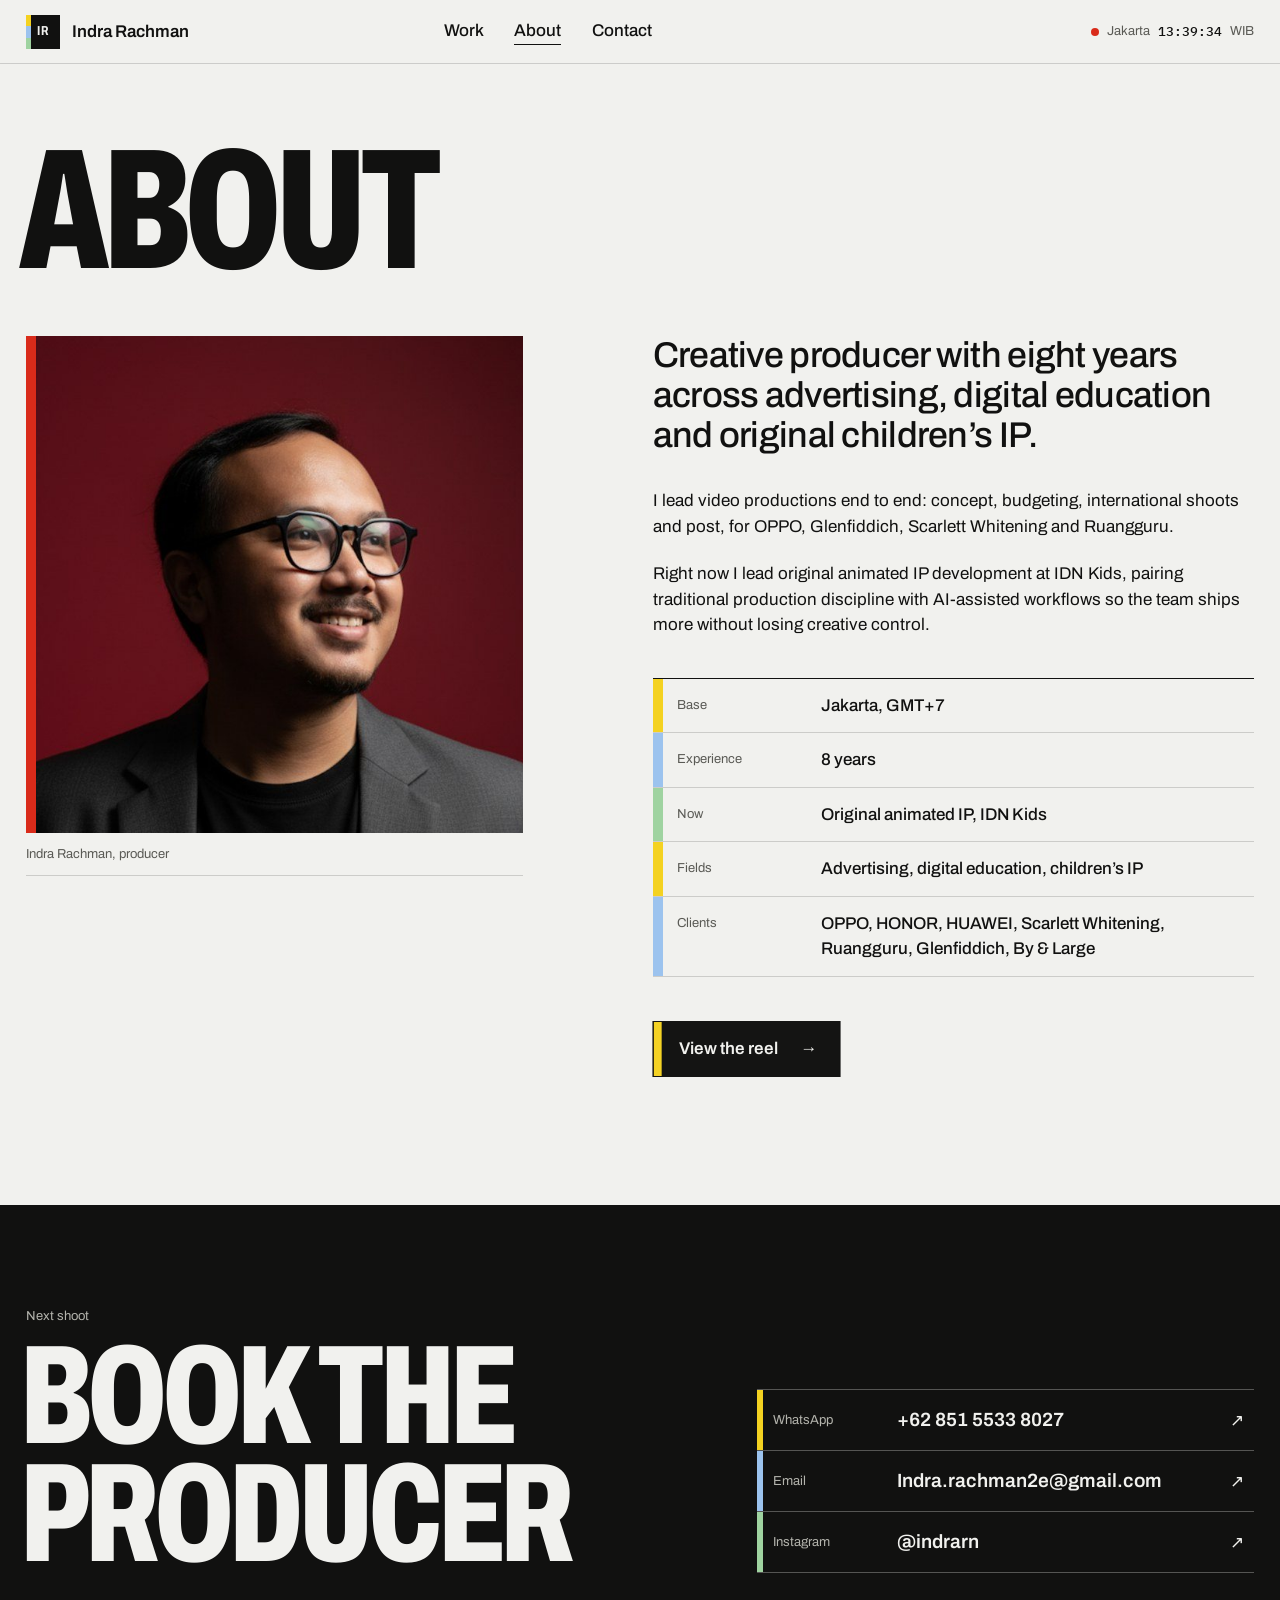
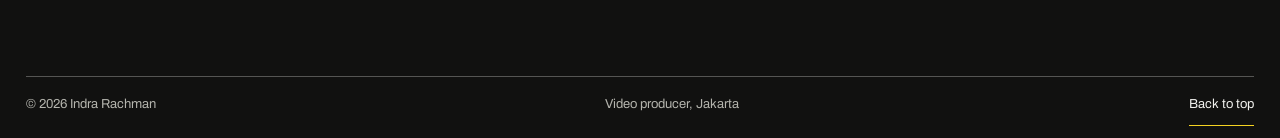
==== about/index.html @ 44fb9590 "Launch redesigned portfolio site Stripboard concept: home call sheet, selected work with large thumb" ====
<!doctype html>
<html lang="en">
<head>
<meta charset="utf-8">
<meta name="viewport" content="width=device-width, initial-scale=1">
<title>About Indra Rachman, video producer</title>
<meta name="description" content="Creative producer with eight years across advertising, digital education and original children’s IP. Now leading animated IP development at IDN Kids.">
<link rel="canonical" href="https://kuncorokoder.github.io/Indraporto/about/">
<meta property="og:type" content="website">
<meta property="og:title" content="About Indra Rachman, video producer">
<meta property="og:description" content="Creative producer with eight years across advertising, digital education and original children’s IP. Now leading animated IP development at IDN Kids.">
<meta property="og:url" content="https://kuncorokoder.github.io/Indraporto/about/">
<meta property="og:image" content="https://kuncorokoder.github.io/Indraporto/assets/og.png">
<meta property="og:image:width" content="1200">
<meta property="og:image:height" content="630">
<meta name="twitter:card" content="summary_large_image">
<meta name="theme-color" content="#F1F1EE">
<link rel="icon" href="../assets/favicon.svg" type="image/svg+xml">
<link rel="apple-touch-icon" href="../assets/apple-touch-icon.png">
<link rel="preload" href="../assets/fonts/archivo-wdth.woff2" as="font" type="font/woff2" crossorigin>
<link rel="stylesheet" href="../assets/site.css">
<script>
(function(d){var h=d.documentElement;h.classList.add('js');
window.__thumb=function(i,e){var s=i.src;if(s.indexOf('maxresdefault')>0&&(e||i.naturalWidth<200)){i.src=s.replace('maxresdefault','hqdefault');return}if(e)i.remove()};

if(!matchMedia('(prefers-reduced-motion: reduce)').matches){h.classList.add('motion');
try{if(sessionStorage.getItem('ir-curtain')){h.classList.add('is-curtain');sessionStorage.removeItem('ir-curtain');}}catch(e){}
window.__irFallback=setTimeout(function(){h.classList.remove('motion','is-curtain')},3000);}})(document);
</script>

</head>
<body class="p-about" id="top">
<a class="skip" href="#main">Skip to content</a>
<header class="top" data-top>
  <a class="top__name" href="../"><span class="top__mono" aria-hidden="true">IR</span><span class="top__full">Indra Rachman</span></a>
  <nav class="nav" aria-label="Main">
    <a class="nav__link draw" href="../work/">Work</a>
    <a class="nav__link draw" href="../about/" aria-current="page">About</a>
    <a class="nav__link draw" href="#contact">Contact</a>
  </nav>
  <p class="clock" aria-label="Local time in Jakarta"><span class="clock__dot" aria-hidden="true"></span><span class="clock__city">Jakarta</span> <time class="clock__time" data-clock>--:--:--</time> <span class="clock__tz">WIB</span></p>
</header>
<main id="main" tabindex="-1">
  <section class="ab">
    <h1 class="ab-h" data-intro><span class="ab-h__in">About</span></h1>
    <figure class="ab-photo" data-intro>
      <img src="../assets/indra.jpg" srcset="../assets/indra-320.jpg 320w, ../assets/indra.jpg 640w" sizes="(max-width: 760px) 70vw, 34vw" alt="Portrait of Indra Rachman" width="640" height="640">
      <figcaption><span>Indra Rachman, producer</span></figcaption>
    </figure>
    <div class="ab-text">
      <p class="ab-lede" data-reveal>Creative producer with eight years across advertising, digital education and original children’s IP.</p>
      <p data-reveal>I lead video productions end to end: concept, budgeting, international shoots and post, for OPPO, Glenfiddich, Scarlett Whitening and Ruangguru.</p>
      <p data-reveal>Right now I lead original animated IP development at IDN Kids, pairing traditional production discipline with AI-assisted workflows so the team ships more without losing creative control.</p>
      <dl class="facts" data-reveal>
        <div><dt>Base</dt><dd>Jakarta, GMT+7</dd></div>
        <div><dt>Experience</dt><dd>8 years</dd></div>
        <div><dt>Now</dt><dd>Original animated IP, IDN Kids</dd></div>
        <div><dt>Fields</dt><dd>Advertising, digital education, children’s IP</dd></div>
        <div><dt>Clients</dt><dd>OPPO, HONOR, HUAWEI, Scarlett Whitening, Ruangguru, Glenfiddich, By &amp; Large</dd></div>
      </dl>
      <a class="cta" href="../work/" data-fill data-reveal><span class="cta__fill" aria-hidden="true"></span><span class="cta__label">View the reel</span><span class="cta__arrow" aria-hidden="true">→</span></a>
    </div>
  </section>
</main>
<footer class="foot" id="contact">
  <div class="foot__inner">
    <p class="foot__kicker">Next shoot</p>
    <h2 class="foot__title">Book the<br>producer</h2>
    <ul class="foot__list">
      <li><a class="foot__row" href="https://wa.me/6285155338027" target="_blank" rel="noopener">
        <span class="foot__label">WhatsApp</span><span class="foot__value">+62 851 5533 8027</span><span class="foot__arrow" aria-hidden="true">↗</span></a></li>
      <li><a class="foot__row" href="mailto:Indra.rachman2e@gmail.com">
        <span class="foot__label">Email</span><span class="foot__value">Indra.rachman2e@gmail.com</span><span class="foot__arrow" aria-hidden="true">↗</span></a></li>
      <li><a class="foot__row" href="https://instagram.com/indrarn" target="_blank" rel="noopener">
        <span class="foot__label">Instagram</span><span class="foot__value">@indrarn</span><span class="foot__arrow" aria-hidden="true">↗</span></a></li>
    </ul>
    <div class="foot__base">
      <span>© 2026 Indra Rachman</span>
      <span>Video producer, Jakarta</span>
      <a class="u-link" href="#top" data-totop>Back to top</a>
    </div>
  </div>
</footer>
<div class="curtain" id="curtain" aria-hidden="true"><i style="--c:var(--s-com)"></i><i style="--c:var(--s-evt)"></i><i style="--c:var(--s-nar)"></i></div>
<script src="../assets/vendor/gsap.min.js" defer></script>
<script src="../assets/vendor/Flip.min.js" defer></script>
<script src="../assets/vendor/lenis.min.js" defer></script>
<script src="../assets/site.js" defer></script>
</body>
</html>
---- assets/site.css ----
/* =========================================================
   Indra Rachman: the stripboard
   ========================================================= */
@font-face { font-family: 'Archivo'; font-style: normal; font-display: swap; font-weight: 100 900; font-stretch: 62% 125%;
  src: url(fonts/archivo-wdth.woff2) format('woff2-variations'), url(fonts/archivo-wdth.woff2) format('woff2'); }
@font-face { font-family: 'Plex Mono'; font-style: normal; font-display: swap; font-weight: 400; src: url(fonts/plex-mono-400.woff2) format('woff2'); }
@font-face { font-family: 'Plex Mono'; font-style: normal; font-display: swap; font-weight: 500; src: url(fonts/plex-mono-500.woff2) format('woff2'); }

:root {
  --ground: #F1F1EE;
  --ink: #111110;
  --muted: #5A5A55;
  --line: rgba(17, 17, 16, .16);
  --line-strong: rgba(17, 17, 16, .85);
  --s-com: #F4D221;
  --s-evt: #9CC3EE;
  --s-nar: #9FD3A0;
  --paper-strip: #FFFFFF;
  --marker: #D92B1A;
  --monitor: #0E0E0D;

  --sans: 'Archivo', 'Arial Narrow', Arial, sans-serif;
  --mono: 'Plex Mono', ui-monospace, Menlo, monospace;

  --gut: clamp(16px, 2vw, 28px);
  --band: 10px;
  --t-body: 17px;
  --t-small: 13px;
  --t-l: clamp(22px, 2.3vw, 34px);
  --ease-out: cubic-bezier(.16, 1, .3, 1);
  --ease-soft: cubic-bezier(.215, .61, .355, 1);
  --top-h: 64px;
}

*, *::before, *::after { box-sizing: border-box; }
html { -webkit-text-size-adjust: 100%; scroll-padding-top: calc(var(--top-h) + 12px); }
html.lenis, html.lenis body { height: auto; }
.lenis.lenis-smooth { scroll-behavior: auto !important; }
body {
  margin: 0; background: var(--ground); color: var(--ink);
  font-family: var(--sans); font-size: var(--t-body); line-height: 1.5; font-stretch: 100%;
  font-variant-numeric: tabular-nums; -webkit-font-smoothing: antialiased; text-rendering: optimizeLegibility;
}
::selection { background: var(--s-com); color: var(--ink); }
img { display: block; max-width: 100%; height: auto; }
a { color: inherit; }
button { font: inherit; color: inherit; }
h1, h2, h3, p, dl, dd, ol, ul, figure { margin: 0; }
ol, ul { list-style: none; padding: 0; }
:focus-visible { outline: 2px solid var(--marker); outline-offset: 3px; }
#main:focus { outline: none; }
.num { font-family: var(--mono); font-weight: 500; letter-spacing: 0; }

.skip { position: fixed; left: var(--gut); top: 8px; z-index: 100; padding: 10px 14px; background: var(--ink); color: var(--ground);
  text-decoration: none; translate: 0 -150%; transition: translate .3s var(--ease-soft); }
.skip:focus-visible { translate: 0 0; }

/* utility link: underline at rest */
.u-link { text-decoration: underline; text-decoration-thickness: 1px; text-underline-offset: .22em; transition: text-decoration-color .25s, color .25s; }
@media (hover: hover) { .u-link:hover { color: var(--marker); } }
.u-link:focus-visible { color: var(--marker); }

/* nav underline draw */
.draw { text-decoration: none; background: linear-gradient(currentColor 0 0) left bottom / 0% 1.5px no-repeat; padding-bottom: 2px;
  transition: background-size .45s var(--ease-out); }
@media (hover: hover) { .draw:hover { background-size: 100% 1.5px; } }
.draw:focus-visible, .draw[aria-current='page'] { background-size: 100% 1.5px; }

/* ---------------- header ---------------- */
.top {
  position: fixed; inset: 0 0 auto 0; z-index: 40; height: var(--top-h);
  display: grid; grid-template-columns: repeat(12, minmax(0, 1fr)); column-gap: var(--gut); align-items: center;
  padding: 0 var(--gut); background: color-mix(in srgb, var(--ground) 92%, transparent);
  -webkit-backdrop-filter: blur(8px); backdrop-filter: blur(8px);
  border-bottom: 1px solid var(--line);
  transition: translate .5s var(--ease-out);
}
.top.is-hidden { translate: 0 -101%; }
.top__name { grid-column: 1 / 4; display: inline-flex; align-items: center; gap: 12px; text-decoration: none; font-weight: 600; width: max-content; }
.top__mono { display: inline-grid; place-items: center; width: 34px; height: 34px; background: var(--ink); color: var(--ground);
  font-size: 13px; font-weight: 700; font-stretch: 75%; letter-spacing: .02em; position: relative; overflow: hidden; }
.top__mono::before { content: ''; position: absolute; left: 0; top: 0; bottom: 0; width: 5px;
  background: linear-gradient(var(--s-com) 0 33.3%, var(--s-evt) 0 66.6%, var(--s-nar) 0); transition: width .45s var(--ease-out); }
@media (hover: hover) { .top__name:hover .top__mono::before { width: 34px; } .top__name:hover .top__mono { color: var(--ink); } }
.top__name:focus-visible .top__mono::before { width: 34px; }
.top__name:focus-visible .top__mono { color: var(--ink); }
.top__mono { transition: color .3s; z-index: 0; }
.top__mono::before { z-index: -1; }
.nav { grid-column: 5 / 9; display: flex; gap: clamp(18px, 2.4vw, 36px); font-weight: 500; }
.clock { grid-column: 9 / 13; justify-self: end; display: flex; align-items: center; gap: 8px; font-size: var(--t-small); color: var(--muted); white-space: nowrap; }
.clock__time { font-family: var(--mono); color: var(--ink); font-weight: 500; }
.clock__dot { width: 8px; height: 8px; border-radius: 50%; background: var(--marker); }
.motion .clock__dot { animation: rec 2s steps(1, end) infinite; }
@keyframes rec { 50% { opacity: .2; } }

main { padding-top: var(--top-h); }

/* ---------------- CTA: strip fill slides in ---------------- */
.cta {
  position: relative; isolation: isolate; overflow: clip; display: inline-flex; align-items: center; gap: 22px;
  min-height: 56px; padding: 0 22px 0 26px; border: 1.5px solid var(--ink); background: var(--ink); color: var(--ground);
  font-weight: 600; font-size: 17px; text-decoration: none; transition: color .35s var(--ease-soft);
}
.cta__fill { position: absolute; inset: 0; z-index: -1; background: var(--s-com); transform: scaleX(0); transform-origin: left center;
  transition: transform .55s var(--ease-out); }
.cta::before { content: ''; position: absolute; left: 0; top: 0; bottom: 0; width: 8px; background: var(--s-com); z-index: -1; }
.cta__arrow { display: inline-block; transition: translate .45s var(--ease-out); }
@media (hover: hover) {
  .cta:hover { color: var(--ink); }
  .cta:hover .cta__fill { transform: scaleX(1); }
  .cta:hover .cta__arrow { translate: 6px 0; }
}
.cta:focus-visible { color: var(--ink); }
.cta:focus-visible .cta__fill { transform: scaleX(1); }
.cta:active .cta__fill { transform: scaleX(1); }
.cta:active { color: var(--ink); }

/* ---------------- shared thumb ---------------- */
.thumb { position: relative; display: block; overflow: hidden; background: var(--c); }
.thumb img { position: absolute; inset: 0; width: 100%; height: 100%; object-fit: cover; }
.thumb__fallback { position: absolute; inset: 0; display: grid; place-items: center; padding: 8px; text-align: center;
  font-weight: 800; font-stretch: 70%; font-size: clamp(14px, 1.4vw, 20px); line-height: 1; letter-spacing: -.01em; color: var(--ink); }

/* =========================================================
   HOME: call sheet
   ========================================================= */
.sheet { padding: 0 var(--gut); min-height: calc(100svh - var(--top-h)); display: grid; grid-template-rows: auto 1fr auto; }
.sheet__fields {
  display: grid; grid-template-columns: repeat(12, minmax(0, 1fr)); column-gap: var(--gut);
  border-bottom: 1.5px solid var(--ink); padding: 18px 0 16px;
}
.sheet__fields > div { grid-column: span 2; }
.sheet__fields > div:nth-child(2) { grid-column: span 3; }
.sheet__fields > div:nth-child(3) { grid-column: span 3; }
.sheet__fields dt { font-size: 12px; color: var(--muted); margin-bottom: 4px; }
.sheet__fields dd { font-size: 15px; font-weight: 600; }
.sheet__fields .num { font-size: 15px; }

.sheet { --ns: clamp(64px, min(17vw, 25svh), 300px); }
.sheet__mid { position: relative; align-self: center; margin: clamp(18px, 3vw, 40px) 0; }
.name {
  font-weight: 800; font-stretch: 66%; text-transform: uppercase;
  font-size: var(--ns); line-height: .82; letter-spacing: -.035em;
}
/* the stripboard: 12 vertical strips, one per video */
.mini { position: absolute; right: 0; top: 0; height: calc(var(--ns) * .82); width: min(40%, 560px);
  display: grid; grid-template-columns: repeat(12, 1fr); gap: 4px; text-decoration: none; align-items: end; }
.mini__s { position: relative; height: 100%; background: var(--c); display: flex; flex-direction: column; justify-content: space-between; align-items: center;
  padding: 8px 0; overflow: hidden; transition: translate .5s var(--ease-out); }
.mini__no { font-family: var(--mono); font-size: 11px; font-weight: 500; }
.mini__cl { writing-mode: vertical-rl; rotate: 180deg; font-weight: 700; font-stretch: 75%; font-size: clamp(11px, .95vw, 14px); text-transform: uppercase; letter-spacing: .02em; white-space: nowrap; }
@media (hover: hover) {
  .mini__s:hover { translate: 0 -14px; }
  .mini:hover .mini__s:not(:hover) { translate: 0 0; }
}
.mini:focus-visible { outline-offset: 6px; }
.mini:focus-visible .mini__s { translate: 0 -8px; }
.name__line { display: block; overflow: clip; padding-bottom: .02em; margin-left: -.045em; }
.name__line--2 { padding-left: 25%; }
.name__in { display: block; }

.sheet__foot {
  display: grid; grid-template-columns: repeat(12, minmax(0, 1fr)); column-gap: var(--gut); align-items: end;
  border-top: 1px solid var(--line); padding: 20px 0 28px;
}
.sheet__role { grid-column: 1 / 4; font-weight: 600; line-height: 1.25; }
.sheet__role span { display: block; }
.sheet__intro { grid-column: 4 / 9; font-size: clamp(19px, 1.7vw, 26px); line-height: 1.28; letter-spacing: -.01em; max-width: 34ch; font-weight: 450; }
.sheet__foot .cta { grid-column: 10 / 13; justify-self: end; }

/* board */
.board { padding: clamp(64px, 10vw, 140px) var(--gut) clamp(48px, 7vw, 96px); }
.board__head { display: grid; grid-template-columns: repeat(12, minmax(0, 1fr)); column-gap: var(--gut); align-items: end; margin-bottom: 22px; }
.board__h { grid-column: 1 / 7; font-weight: 800; font-stretch: 66%; text-transform: uppercase; font-size: clamp(40px, 6vw, 96px); line-height: .86; letter-spacing: -.03em; }
.board__note { grid-column: 9 / 13; color: var(--muted); max-width: 34ch; }
.board__list { border-top: 1.5px solid var(--ink); }
.board__item { border-bottom: 1px solid var(--line); }

.bstrip {
  position: relative; isolation: isolate; display: grid; grid-template-columns: repeat(12, minmax(0, 1fr)); column-gap: var(--gut);
  align-items: center; min-height: clamp(84px, 9vw, 132px); padding: 0 0 0 calc(var(--band) + 18px); text-decoration: none;
}
.bstrip__band { position: absolute; inset: 0; z-index: -1; background: var(--c); }
.bstrip--about .bstrip__band { box-shadow: inset 0 0 0 1px var(--line); }
.bstrip__no { grid-column: 1 / 2; font-family: var(--mono); font-size: 14px; font-weight: 500; }
.bstrip__title { grid-column: 2 / 7; font-weight: 800; font-stretch: 70%; text-transform: uppercase; font-size: clamp(30px, 4.6vw, 76px);
  line-height: .9; letter-spacing: -.025em; transition: translate .6s var(--ease-out); }
.bstrip__count { grid-column: 7 / 9; font-family: var(--mono); font-size: 14px; }
.bstrip__clients { grid-column: 9 / 11; font-size: 14px; color: var(--muted); line-height: 1.35; }
.bstrip__thumbs { grid-column: 11 / 13; display: flex; gap: 6px; justify-content: flex-end; }
.thumb--mini { width: clamp(44px, 4.4vw, 72px); aspect-ratio: 1 / 1 !important; transition: translate .6s var(--ease-out), scale .6s var(--ease-out); }
.thumb--mini .thumb__fallback { font-size: 9px; }
.bstrip__thumbs .thumb:nth-child(2) { transition-delay: .05s; }
.bstrip__thumbs .thumb:nth-child(3) { transition-delay: .1s; }
@media (hover: hover) {
  .bstrip:hover .bstrip__title { translate: 12px 0; }
  .bstrip:hover .bstrip__clients { color: var(--ink); }
  .bstrip:hover .thumb--mini { translate: -10px 0; }
}
.bstrip:focus-visible { outline-offset: -2px; }
.bstrip:focus-visible .bstrip__title { translate: 12px 0; }
.bstrip:focus-visible .bstrip__clients { color: var(--ink); }

/* marquee */
.set { padding: 0 0 clamp(64px, 9vw, 120px); }
.set__h { padding: 0 var(--gut) 14px; font-size: var(--t-small); font-weight: 600; color: var(--muted); }
.marquee { border-top: 1px solid var(--line); border-bottom: 1px solid var(--line); overflow: hidden; }
.marquee__track { display: flex; width: max-content; }
.motion .marquee__track { animation: marq 42s linear infinite; }
.marquee:hover .marquee__track { animation-play-state: paused; }
@keyframes marq { to { transform: translateX(-50%); } }
.marquee__run { display: flex; align-items: center; gap: clamp(22px, 3vw, 48px); padding: 18px clamp(11px, 1.5vw, 24px);
  font-weight: 800; font-stretch: 70%; text-transform: uppercase; font-size: clamp(28px, 4vw, 60px); line-height: 1; letter-spacing: -.02em; white-space: nowrap; }
.marquee .dot { width: .28em; height: .28em; background: var(--ink); display: inline-block; flex: none; }
.marquee .dot:nth-of-type(3n+1) { background: var(--s-com); }
.marquee .dot:nth-of-type(3n+2) { background: var(--s-evt); }
.marquee .dot:nth-of-type(3n) { background: var(--s-nar); }

/* ---------------- footer ---------------- */
.foot { background: var(--ink); color: var(--ground); padding: clamp(56px, 8vw, 112px) var(--gut) 24px; }
.foot__inner { display: grid; grid-template-columns: repeat(12, minmax(0, 1fr)); column-gap: var(--gut); }
.foot__kicker { grid-column: 1 / 4; font-size: var(--t-small); color: #B4B4AD; }
.foot__title { grid-column: 1 / 8; grid-row: 2; font-weight: 800; font-stretch: 66%; text-transform: uppercase;
  font-size: clamp(56px, 11vw, 190px); line-height: .84; letter-spacing: -.035em; margin: 10px 0 0 -.04em; }
.foot__list { grid-column: 8 / 13; grid-row: 2; align-self: end; border-top: 1px solid rgba(241, 241, 238, .3); }
.foot__list li { border-bottom: 1px solid rgba(241, 241, 238, .3); }
.foot__row { position: relative; isolation: isolate; display: grid; grid-template-columns: 7rem 1fr auto; gap: 12px; align-items: center;
  min-height: 60px; padding: 0 10px 0 16px; text-decoration: none; transition: color .35s var(--ease-soft); }
.foot__row::before { content: ''; position: absolute; inset: 0; z-index: -1; background: var(--s-com); transform: scaleX(0); transform-origin: left;
  transition: transform .55s var(--ease-out); }
.foot__row::after { content: ''; position: absolute; left: 0; top: 0; bottom: 0; width: 6px; background: var(--s-com); }
.foot__list li:nth-child(2) .foot__row::before, .foot__list li:nth-child(2) .foot__row::after { background: var(--s-evt); }
.foot__list li:nth-child(3) .foot__row::before, .foot__list li:nth-child(3) .foot__row::after { background: var(--s-nar); }
.foot__label { font-size: var(--t-small); color: #B4B4AD; transition: color .35s; }
.foot__value { font-weight: 600; font-size: clamp(16px, 1.5vw, 21px); overflow-wrap: anywhere; }
.foot__arrow { transition: translate .45s var(--ease-out); }
@media (hover: hover) {
  .foot__row:hover { color: var(--ink); }
  .foot__row:hover::before { transform: scaleX(1); }
  .foot__row:hover .foot__label { color: var(--ink); }
  .foot__row:hover .foot__arrow { translate: 4px -4px; }
}
.foot__row:focus-visible { color: var(--ink); outline-color: var(--ground); }
.foot__row:focus-visible::before { transform: scaleX(1); }
.foot__row:focus-visible .foot__label { color: var(--ink); }
.foot__base { grid-column: 1 / 13; display: flex; flex-wrap: wrap; gap: 8px 28px; justify-content: space-between; margin-top: clamp(56px, 8vw, 110px);
  padding-top: 18px; border-top: 1px solid rgba(241, 241, 238, .3); font-size: var(--t-small); color: #B4B4AD; }
.foot .u-link { color: var(--ground); }
@media (hover: hover) { .foot .u-link:hover { color: var(--s-com); } }
.foot .u-link:focus-visible { color: var(--s-com); outline-color: var(--ground); }

/* ---------------- curtain ---------------- */
.curtain { position: fixed; inset: 0; z-index: 90; pointer-events: none; display: grid; grid-template-rows: 1fr 1fr 1fr; visibility: hidden; }
.curtain i { display: block; background: var(--c); }
.is-curtain .curtain { visibility: visible; }

/* =========================================================
   WORK: the board
   ========================================================= */
.wk-head { padding: clamp(36px, 6vw, 84px) var(--gut) 0; display: grid; grid-template-columns: repeat(12, minmax(0, 1fr)); column-gap: var(--gut); align-items: end; }
.wk-h { grid-column: 1 / 13; font-weight: 800; font-stretch: 66%; text-transform: uppercase; font-size: clamp(56px, 13.4vw, 240px);
  line-height: .82; letter-spacing: -.035em; margin-left: -.04em; overflow: clip; padding-bottom: .02em; }
.wk-h__in { display: block; }
.wk-meta { grid-column: 1 / 5; margin-top: 26px; color: var(--muted); }
.wk-meta .num { color: var(--ink); }
.tabs { grid-column: 5 / 13; display: flex; flex-wrap: wrap; gap: 8px; justify-content: flex-end; margin-top: 22px; }
.tab {
  position: relative; isolation: isolate; overflow: clip; display: inline-flex; align-items: center; gap: 10px; min-height: 46px; padding: 0 16px 0 12px;
  background: transparent; border: 1.5px solid var(--ink); cursor: pointer; font-weight: 600; font-size: 15px; transition: color .3s;
}
.tab::before { content: ''; position: absolute; inset: 0; z-index: -1; background: var(--c); transform: scaleX(0); transform-origin: left; transition: transform .5s var(--ease-out); }
.tab__chip { width: 10px; height: 22px; background: var(--c); flex: none; transition: opacity .3s; }
.tab__n { font-family: var(--mono); font-size: 13px; font-weight: 500; }
.tab[data-filter='all'] { --c: var(--ink); }
.tab[aria-pressed='true']::before { transform: scaleX(1); }
.tab[data-filter='all'][aria-pressed='true'] { color: var(--ground); }
.tab[aria-pressed='true'] .tab__chip { opacity: 0; }
@media (hover: hover) { .tab:not([aria-pressed='true']):hover::before { transform: scaleX(.12); } }
.tab:not([aria-pressed='true']):focus-visible::before { transform: scaleX(.12); }

.wk-board { overflow-x: clip; padding: clamp(28px, 4vw, 56px) var(--gut) clamp(72px, 10vw, 140px); }
.rows > .is-out { display: none; }
.wk-empty { padding: 40px 0; color: var(--muted); }

/* home strips: a 10px band that floods on hover */
.bstrip__band { clip-path: inset(0 calc(100% - var(--band)) 0 0); transition: clip-path .65s var(--ease-out); }
@media (hover: hover) { .bstrip:hover .bstrip__band { clip-path: inset(0); } }
.bstrip:focus-visible .bstrip__band, .bstrip:active .bstrip__band { clip-path: inset(0); }

/* monitor (lightbox) */
.monitor { width: 100vw; max-width: none; height: 100dvh; max-height: none; margin: 0; padding: 0; border: 0; background: var(--monitor); color: #EDEDE8;
  display: none; grid-template-rows: auto 1fr auto; }
.monitor[open] { display: grid; }
.monitor::backdrop { background: var(--monitor); }
.monitor__bar { display: flex; justify-content: space-between; align-items: center; padding: 14px var(--gut); border-bottom: 1px solid rgba(237, 237, 232, .16); }
.monitor__meta { display: flex; align-items: center; gap: 10px; font-size: var(--t-small); color: #B8B8B1; }
.monitor__meta [data-mon-no] { font-family: var(--mono); color: #EDEDE8; }
.monitor__chip { width: 10px; height: 22px; background: var(--c, var(--s-com)); }
.monitor__close { background: none; border: 1.5px solid rgba(237, 237, 232, .5); color: inherit; min-height: 44px; padding: 0 16px; cursor: pointer; font-weight: 600; transition: background .3s, color .3s, border-color .3s; }
@media (hover: hover) { .monitor__close:hover { background: #EDEDE8; color: var(--ink); border-color: #EDEDE8; } }
.monitor__close:focus-visible { background: #EDEDE8; color: var(--ink); outline-color: var(--s-com); }
.monitor__stage { display: grid; grid-template-columns: 64px 1fr 64px; align-items: center; gap: var(--gut); padding: var(--gut); min-height: 0; }
.monitor__frame { justify-self: center; align-self: center; width: 100%; max-height: 100%; aspect-ratio: var(--ar, 16 / 9); max-width: calc((100dvh - 210px) * var(--arn, 1.7778)); background: #000; position: relative; }
.monitor__frame iframe { position: absolute; inset: 0; width: 100%; height: 100%; border: 0; }
.monitor__nav { width: 56px; height: 56px; border: 1.5px solid rgba(237, 237, 232, .5); background: none; color: inherit; cursor: pointer; font-size: 20px; transition: background .3s, color .3s; }
.monitor__nav span { display: inline-block; transition: translate .4s var(--ease-out); }
@media (hover: hover) {
  .monitor__nav:hover { background: #EDEDE8; color: var(--ink); }
  .monitor__nav--prev:hover span { translate: -4px 0; }
  .monitor__nav--next:hover span { translate: 4px 0; }
}
.monitor__nav:focus-visible { background: #EDEDE8; color: var(--ink); outline-color: var(--s-com); }
.monitor__info { padding: 14px var(--gut) 22px; border-top: 1px solid rgba(237, 237, 232, .16); display: flex; flex-wrap: wrap; gap: 6px 28px; align-items: baseline; }
.monitor__title { font-size: clamp(20px, 2vw, 28px); font-weight: 500; letter-spacing: -.01em; line-height: 1.2; }
.monitor__title [data-mon-client] { font-weight: 800; font-stretch: 72%; text-transform: uppercase; }
.monitor__sub { font-size: var(--t-small); color: #B8B8B1; }
.monitor__sub .num { color: #EDEDE8; }

/* =========================================================
   ABOUT: crew sheet
   ========================================================= */
.ab { padding: clamp(36px, 6vw, 84px) var(--gut) clamp(72px, 10vw, 140px); display: grid; grid-template-columns: repeat(12, minmax(0, 1fr)); column-gap: var(--gut); row-gap: clamp(28px, 4vw, 56px); }
.ab-h { grid-column: 1 / 13; font-weight: 800; font-stretch: 66%; text-transform: uppercase; font-size: clamp(56px, 13.4vw, 240px); line-height: .82; letter-spacing: -.035em; margin-left: -.04em; overflow: clip; padding-bottom: .02em; }
.ab-h__in { display: block; }
.ab-photo { grid-column: 1 / 6; align-self: start; position: sticky; top: calc(var(--top-h) + 24px); }
.ab-photo img { width: 100%; aspect-ratio: 1; object-fit: cover; border-left: var(--band) solid var(--marker); }
.ab-photo figcaption { display: flex; justify-content: space-between; gap: 12px; padding: 12px 0 0 0; border-bottom: 1px solid var(--line); padding-bottom: 10px; font-size: var(--t-small); color: var(--muted); }
.ab-photo figcaption .num { color: var(--ink); }
.ab-text { grid-column: 7 / 13; display: grid; gap: 22px; align-content: start; max-width: 62ch; }
.ab-lede { font-size: clamp(26px, 2.8vw, 42px); line-height: 1.12; letter-spacing: -.02em; font-weight: 500; margin-bottom: 10px; }
.facts { margin: 18px 0 14px; border-top: 1.5px solid var(--ink); }
.facts > div { display: grid; grid-template-columns: 8rem 1fr; gap: 16px; padding: 14px 0; border-bottom: 1px solid var(--line); }
.facts dt { font-size: var(--t-small); color: var(--muted); padding-top: 3px; }
.facts dd { font-weight: 500; }
.ab-text .cta { justify-self: start; margin-top: 8px; }

/* =========================================================
   404
   ========================================================= */
.nf { overflow-x: clip; min-height: calc(100svh - var(--top-h)); padding: clamp(40px, 8vw, 120px) var(--gut); display: grid; align-content: center; gap: 28px; }
.nf__strip { display: flex; gap: 18px; align-items: center; padding: 16px 18px; background: #F6C7C0; border-left: var(--band) solid var(--marker); font-weight: 600; max-width: 640px; }
.nf-h { font-weight: 800; font-stretch: 66%; text-transform: uppercase; font-size: clamp(54px, 11vw, 200px); line-height: .84; letter-spacing: -.035em; max-width: 12ch; margin-left: -.04em; }
.nf-p { font-size: var(--t-l); line-height: 1.25; max-width: 30ch; }
.nf-links { display: flex; flex-wrap: wrap; align-items: center; gap: 20px 32px; }

/* =========================================================
   intro states (only when JS + motion; JS reveals)
   ========================================================= */
.motion [data-intro], .motion [data-slot], .motion [data-reveal] { visibility: hidden; }
.motion .name__in, .motion .wk-h__in, .motion .ab-h__in { transform: translateY(105%); }
.motion .mini__s { clip-path: inset(100% 0 0 0); }

/* =========================================================
   responsive
   ========================================================= */
@media (max-width: 1100px) {
}
@media (max-width: 760px) {
  :root { --top-h: 56px; --t-body: 16px; }
  .top { grid-template-columns: auto 1fr auto; }
  .top__name { grid-column: 1; }
  .top__full { display: none; }
  .nav { grid-column: 2; justify-content: center; gap: 18px; font-size: 15px; }
  .nav__link { padding: 10px 0 6px; }
  .clock { grid-column: 3; }
  .clock__city, .clock__tz { display: none; }

  .sheet { min-height: auto; grid-template-rows: auto auto auto; }
  .sheet__fields { grid-template-columns: 1fr 1fr; row-gap: 12px; }
  .sheet__fields > div, .sheet__fields > div:nth-child(2), .sheet__fields > div:nth-child(3) { grid-column: span 1; }
  .sheet__fields > div:first-child { display: none; }
  .sheet__mid { margin: 28px 0 22px; }
  .name { line-height: .84; }
  .name__line--2 { padding-left: 0; }
  .sheet { --ns: 25vw; }
  .mini { position: static; width: 100%; height: 120px; margin-top: 20px; gap: 3px; }
  .mini__no { font-size: 9px; }
  .mini__cl { font-size: 10px; }
  .sheet__foot { grid-template-columns: 1fr; row-gap: 18px; padding: 18px 0 26px; }
  .sheet__role, .sheet__intro, .sheet__foot .cta { grid-column: 1; }
  .sheet__intro { max-width: none; font-size: 22px; }
  .sheet__foot .cta { justify-self: stretch; justify-content: space-between; }

  .board__head { grid-template-columns: 1fr; row-gap: 12px; }
  .board__h, .board__note { grid-column: 1; }
  .bstrip { grid-template-columns: 2.2rem 1fr auto; grid-template-rows: auto auto; row-gap: 6px; padding: 18px 14px 18px calc(var(--band) + 14px); min-height: 0; }
  .bstrip__no { grid-column: 1; grid-row: 1; }
  .bstrip__title { grid-column: 2; grid-row: 1; font-size: clamp(28px, 9vw, 40px); }
  .bstrip__count { grid-column: 3; grid-row: 1; font-size: 13px; }
  .bstrip__clients { grid-column: 2 / 4; grid-row: 2; font-size: 13px; }
  .bstrip__thumbs { display: none; }

  .foot__inner { grid-template-columns: 1fr; }
  .foot__kicker, .foot__title, .foot__list, .foot__base { grid-column: 1; grid-row: auto; }
  .foot__title { font-size: 21vw; margin-bottom: 32px; }
  .foot__row { grid-template-columns: 5.5rem 1fr auto; padding-left: 14px; }
  .foot__value { font-size: 15px; }

  .wk-head { grid-template-columns: 1fr; }
  .wk-h, .wk-meta, .tabs { grid-column: 1; }
  .wk-h { font-size: 19vw; }
  .tabs { justify-content: flex-start; }
  .tab { min-height: 44px; font-size: 14px; }
  .rows { border-top: 1.5px solid var(--ink); }

  .monitor__stage { grid-template-columns: 1fr 1fr; grid-template-rows: 1fr auto; padding: 12px 0; row-gap: 12px; }
  .monitor__frame { grid-column: 1 / 3; grid-row: 1; }
  .monitor__nav { grid-row: 2; width: 100%; height: 52px; }
  .monitor__nav--prev { grid-column: 1; margin-left: var(--gut); width: calc(100% - var(--gut)); }
  .monitor__nav--next { grid-column: 2; width: calc(100% - var(--gut)); }
  .monitor__frame { max-width: calc((100dvh - 230px) * var(--arn, 1.7778)); }

  .ab { grid-template-columns: 1fr; }
  .ab-h, .ab-photo, .ab-text { grid-column: 1; }
  .ab-h { font-size: 24vw; }
  .ab-photo { position: static; max-width: 420px; }
  .facts > div { grid-template-columns: 6.5rem 1fr; }
  .nf-h { font-size: 15vw; }
}

@media (prefers-reduced-motion: reduce) {
  *, *::before, *::after { transition-duration: .01ms !important; animation: none !important; }
}

.sr { position: absolute; width: 1px; height: 1px; overflow: hidden; clip-path: inset(50%); white-space: nowrap; }
.foot__base .u-link { padding: 12px 0; margin: -12px 0; }
@media (prefers-reduced-motion: reduce) {
  .marquee { overflow: visible; }
  .marquee__track { width: auto; }
  .marquee__run { flex-wrap: wrap; white-space: normal; row-gap: 12px; }
  .marquee__run[aria-hidden] { display: none; }
}

/* ---- pass 2 ---- */
/* utility links: underline at rest rises into a strip band */
.u-link { text-decoration: none; background: linear-gradient(var(--s-com) 0 0) left bottom / 100% 1.5px no-repeat; transition: background-size .4s var(--ease-out), color .25s; padding: 0 .1em; }
@media (hover: hover) { .u-link:hover { background-size: 100% 100%; color: var(--ink); } }
.u-link:focus-visible { background-size: 100% 100%; color: var(--ink); }
.foot .u-link { background-image: linear-gradient(var(--s-com) 0 0); }
@media (hover: hover) { .foot .u-link:hover { color: var(--ink); } }
.foot .u-link:focus-visible { color: var(--ink); }
/* current nav item: underline thickens into the strip colors */
@media (hover: hover) { .draw[aria-current='page']:hover { background-image: linear-gradient(90deg, var(--s-com) 0 33.3%, var(--s-evt) 0 66.6%, var(--s-nar) 0); background-size: 100% 5px; } }
/* active tab: chip slides along on hover */
.tab__label { transition: translate .45s var(--ease-out); }
@media (hover: hover) { .tab[aria-pressed='true']:hover .tab__label { translate: 4px 0; } .tab:hover .tab__label { translate: 4px 0; } }
.tab:focus-visible .tab__label { translate: 4px 0; }
/* about: facts as strips */
.facts > div { position: relative; padding-left: calc(var(--band) + 14px); }
.facts > div::before { content: ''; position: absolute; left: 0; top: 0; bottom: 0; width: var(--band); background: var(--s-com); }
.facts > div:nth-child(3n+2)::before { background: var(--s-evt); }
.facts > div:nth-child(3n)::before { background: var(--s-nar); }
.ab-photo figcaption .num { background: var(--marker); color: #fff; padding: 2px 8px; }
/* 404 board with one strip cut */
.nf { grid-template-columns: minmax(0, 1fr) minmax(0, .8fr); column-gap: clamp(24px, 5vw, 80px); align-items: center; }
.nf > *:not(.nf-board) { grid-column: 1; }
.nf-board { grid-column: 2; grid-row: 1 / 5; display: grid; grid-template-columns: repeat(13, 1fr); gap: 4px; height: min(56vh, 520px); }
.nf-board .mini__s { height: 100%; }
.nf-cut { background: #F6C7C0 !important; outline: 2px dashed var(--marker); outline-offset: -2px; rotate: 6deg; translate: 2px 14px; }
.nf-cut .mini__cl { color: var(--marker); text-decoration: line-through; }
@media (max-width: 760px) {
  .nf { grid-template-columns: 1fr; }
  .nf-board { grid-column: 1; grid-row: auto; height: 120px; order: 5; }
}

/* =========================================================
   WORK v2: the board as big frames
   ========================================================= */
.rows { display: grid; grid-template-columns: repeat(12, minmax(0, 1fr)); column-gap: var(--gut); row-gap: clamp(28px, 3.4vw, 52px); }
.row { border: 0; min-width: 0; }
.row--w6 { grid-column: span 6; }
.row--w4 { grid-column: span 4; }
.row--w12 { grid-column: span 12; }

/* day break: black strip that opens each category */
.brk { grid-column: 1 / -1; position: relative; display: grid; grid-template-columns: 4.5rem 1fr auto; align-items: end; column-gap: var(--gut);
  padding: 18px 18px 16px calc(var(--band) + 18px); background: var(--ink); color: var(--ground); margin-top: clamp(20px, 3vw, 44px); }
.brk:first-child { margin-top: 0; }
.brk__band { position: absolute; left: 0; top: 0; bottom: 0; width: var(--band); background: var(--c); }
.brk__no { font-family: var(--mono); font-size: 14px; font-weight: 500; color: var(--c); }
.brk__h { font-weight: 800; font-stretch: 68%; text-transform: uppercase; font-size: clamp(32px, 4.4vw, 72px); line-height: .86; letter-spacing: -.025em; }
.brk__n { font-size: var(--t-small); color: #B4B4AD; padding-bottom: 4px; }

.card { display: block; text-decoration: none; color: inherit; }
.card__frame { position: relative; display: block; overflow: hidden; background: var(--c); isolation: isolate; }
.card__frame img { position: absolute; inset: 0; width: 100%; height: 100%; object-fit: cover; transition: scale 1s var(--ease-out), filter .6s var(--ease-out); }
.card__frame .thumb__fallback { font-size: clamp(22px, 3vw, 48px); }
.card__frame:has(img)::after { content: ''; position: absolute; inset: 0; background: linear-gradient(180deg, rgba(0,0,0,0) 55%, rgba(0,0,0,.38)); pointer-events: none; }
.card__no { position: absolute; left: 0; top: 0; z-index: 2; padding: 6px 10px; background: var(--c); color: var(--ink); font-family: var(--mono); font-size: 13px; font-weight: 500; }
.card__play { position: absolute; left: 16px; bottom: 16px; z-index: 2; display: inline-flex; align-items: center; gap: 0; height: 52px; padding: 0 20px;
  background: var(--c); color: var(--ink); font-weight: 700; font-size: 15px; transition: gap .5s var(--ease-out), padding .5s var(--ease-out); }
.card__playlabel { display: inline-block; max-width: 0; overflow: hidden; white-space: nowrap; transition: max-width .5s var(--ease-out); }
.row--w12 .card__play { height: 64px; padding: 0 26px; }

.card__strip { position: relative; isolation: isolate; display: grid; grid-template-columns: auto 1fr; column-gap: 14px; row-gap: 4px; align-items: baseline;
  padding: 14px 14px 14px calc(var(--band) + 14px); border-bottom: 1px solid var(--line); }
.card__band { position: absolute; inset: 0; z-index: -1; background: var(--c); clip-path: inset(0 calc(100% - var(--band)) 0 0); transition: clip-path .65s var(--ease-out); }
.card__client { font-weight: 800; font-stretch: 72%; text-transform: uppercase; font-size: clamp(17px, 1.5vw, 22px); line-height: 1; }
.card__title { font-weight: 500; font-size: clamp(17px, 1.45vw, 21px); line-height: 1.22; letter-spacing: -.01em; }
.card__meta { grid-column: 2; font-size: 14px; color: var(--muted); display: flex; gap: 12px; }
.card__meta .num { color: var(--ink); font-size: 13px; }
.row--w4 .card__strip { grid-template-columns: 1fr; }
.row--w4 .card__meta { grid-column: 1; }
.row--w12 .card__title { font-size: clamp(20px, 2vw, 30px); }

@media (hover: hover) {
  .card:hover .card__frame img { scale: 1.05; }
  .card:hover .card__band { clip-path: inset(0); }
  .card:hover .card__meta { color: var(--ink); }
  .card:hover .card__play { gap: 10px; padding: 0 22px; }
  .card:hover .card__playlabel { max-width: 4em; }
}
.card:focus-visible { outline-offset: 4px; }
.card:focus-visible .card__band, .card:active .card__band { clip-path: inset(0); }
.card:focus-visible .card__play { gap: 10px; }
.card:focus-visible .card__playlabel { max-width: 4em; }
.card:focus-visible .card__meta { color: var(--ink); }

@media (max-width: 1100px) {
  .row--w4 .card__title { font-size: 16px; }
}
@media (max-width: 760px) {
  .rows { grid-template-columns: 1fr 1fr; column-gap: 10px; row-gap: 26px; border-top: 0; }
  .row--w6, .row--w12 { grid-column: 1 / -1; }
  .row--w4 { grid-column: span 1; }
  .row--w4:last-child:nth-child(odd) { grid-column: span 1; }
  .brk { grid-template-columns: 2.4rem 1fr; padding: 14px 12px 12px calc(var(--band) + 12px); }
  .brk__n { grid-column: 2; padding: 6px 0 0; }
  .brk__h { font-size: 34px; }
  .card__play { left: 10px; bottom: 10px; height: 44px; padding: 0 16px; }
  .card__playlabel { max-width: 4em; margin-left: 8px; }
  .row--w4 .card__play { padding: 0 14px; }
  .row--w4 .card__playlabel { display: none; }
  .card__strip { padding: 12px 10px 12px calc(var(--band) + 10px); grid-template-columns: 1fr; }
  .card__meta { grid-column: 1; font-size: 13px; }
  .row--w4 .card__title { font-size: 15px; }
}
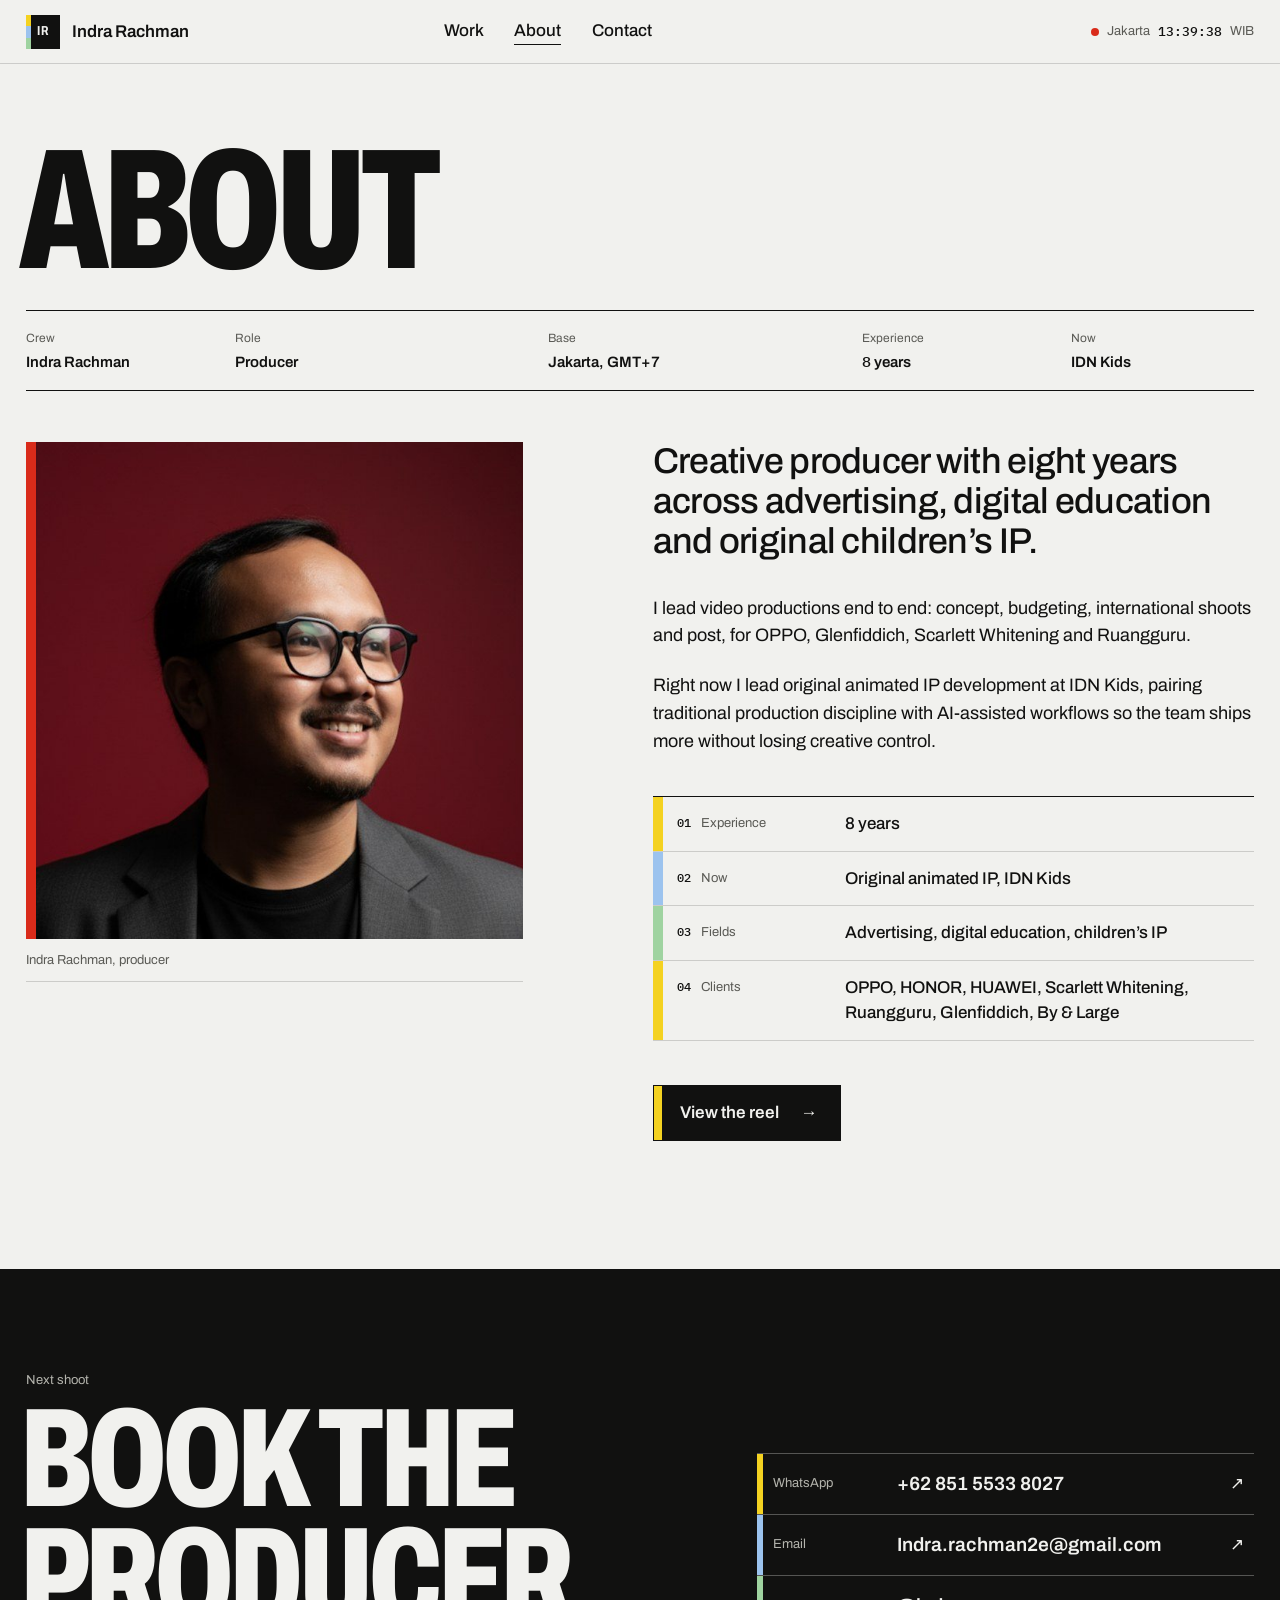
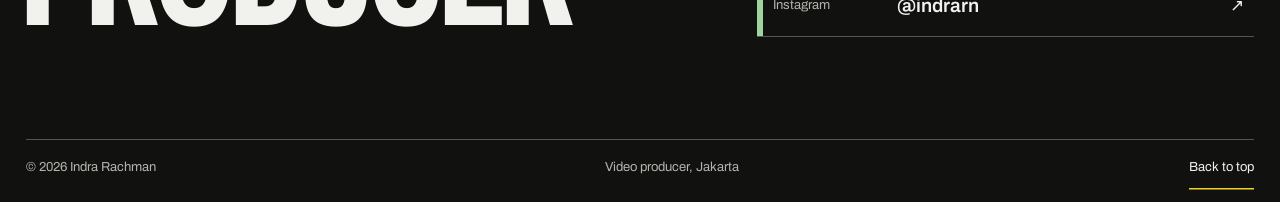
==== commit c8f209a8: "Jury fixes: 404 contrast, About as call sheet, board strips, filter hover - 404: cut strip label dar" ====
--- a/about/index.html
+++ b/about/index.html
@@ -43,6 +43,13 @@
 <main id="main" tabindex="-1">
   <section class="ab">
     <h1 class="ab-h" data-intro><span class="ab-h__in">About</span></h1>
+    <dl class="sheet__fields ab-fields" data-intro>
+      <div><dt>Crew</dt><dd>Indra Rachman</dd></div>
+      <div><dt>Role</dt><dd>Producer</dd></div>
+      <div><dt>Base</dt><dd>Jakarta, GMT+7</dd></div>
+      <div><dt>Experience</dt><dd><span class="num">8</span> years</dd></div>
+      <div><dt>Now</dt><dd>IDN Kids</dd></div>
+    </dl>
     <figure class="ab-photo" data-intro>
       <img src="../assets/indra.jpg" srcset="../assets/indra-320.jpg 320w, ../assets/indra.jpg 640w" sizes="(max-width: 760px) 70vw, 34vw" alt="Portrait of Indra Rachman" width="640" height="640">
       <figcaption><span>Indra Rachman, producer</span></figcaption>
@@ -52,11 +59,10 @@
       <p data-reveal>I lead video productions end to end: concept, budgeting, international shoots and post, for OPPO, Glenfiddich, Scarlett Whitening and Ruangguru.</p>
       <p data-reveal>Right now I lead original animated IP development at IDN Kids, pairing traditional production discipline with AI-assisted workflows so the team ships more without losing creative control.</p>
       <dl class="facts" data-reveal>
-        <div><dt>Base</dt><dd>Jakarta, GMT+7</dd></div>
-        <div><dt>Experience</dt><dd>8 years</dd></div>
-        <div><dt>Now</dt><dd>Original animated IP, IDN Kids</dd></div>
-        <div><dt>Fields</dt><dd>Advertising, digital education, children’s IP</dd></div>
-        <div><dt>Clients</dt><dd>OPPO, HONOR, HUAWEI, Scarlett Whitening, Ruangguru, Glenfiddich, By &amp; Large</dd></div>
+        <div><dt><span class="num facts__no">01</span>Experience</dt><dd>8 years</dd></div>
+        <div><dt><span class="num facts__no">02</span>Now</dt><dd>Original animated IP, IDN Kids</dd></div>
+        <div><dt><span class="num facts__no">03</span>Fields</dt><dd>Advertising, digital education, children’s IP</dd></div>
+        <div><dt><span class="num facts__no">04</span>Clients</dt><dd>OPPO, HONOR, HUAWEI, Scarlett Whitening, Ruangguru, Glenfiddich, By &amp; Large</dd></div>
       </dl>
       <a class="cta" href="../work/" data-fill data-reveal><span class="cta__fill" aria-hidden="true"></span><span class="cta__label">View the reel</span><span class="cta__arrow" aria-hidden="true">→</span></a>
     </div>
--- a/assets/site.css
+++ b/assets/site.css
@@ -188,14 +188,10 @@
 .bstrip__count { grid-column: 7 / 9; font-family: var(--mono); font-size: 14px; }
 .bstrip__clients { grid-column: 9 / 11; font-size: 14px; color: var(--muted); line-height: 1.35; }
 .bstrip__thumbs { grid-column: 11 / 13; display: flex; gap: 6px; justify-content: flex-end; }
-.thumb--mini { width: clamp(44px, 4.4vw, 72px); aspect-ratio: 1 / 1 !important; transition: translate .6s var(--ease-out), scale .6s var(--ease-out); }
-.thumb--mini .thumb__fallback { font-size: 9px; }
-.bstrip__thumbs .thumb:nth-child(2) { transition-delay: .05s; }
-.bstrip__thumbs .thumb:nth-child(3) { transition-delay: .1s; }
 @media (hover: hover) {
   .bstrip:hover .bstrip__title { translate: 12px 0; }
   .bstrip:hover .bstrip__clients { color: var(--ink); }
-  .bstrip:hover .thumb--mini { translate: -10px 0; }
+  .bstrip:hover .vs { background: var(--ink); color: var(--c); translate: 0 -6px; }
 }
 .bstrip:focus-visible { outline-offset: -2px; }
 .bstrip:focus-visible .bstrip__title { translate: 12px 0; }
@@ -275,8 +271,12 @@
 .tab[aria-pressed='true']::before { transform: scaleX(1); }
 .tab[data-filter='all'][aria-pressed='true'] { color: var(--ground); }
 .tab[aria-pressed='true'] .tab__chip { opacity: 0; }
-@media (hover: hover) { .tab:not([aria-pressed='true']):hover::before { transform: scaleX(.12); } }
-.tab:not([aria-pressed='true']):focus-visible::before { transform: scaleX(.12); }
+@media (hover: hover) {
+  .tab:not([aria-pressed='true']):hover::before { transform: scaleX(1); }
+  .tab[data-filter='all']:not([aria-pressed='true']):hover { color: var(--ground); }
+}
+.tab:not([aria-pressed='true']):focus-visible::before { transform: scaleX(1); }
+.tab[data-filter='all']:not([aria-pressed='true']):focus-visible { color: var(--ground); }
 
 .wk-board { overflow-x: clip; padding: clamp(28px, 4vw, 56px) var(--gut) clamp(72px, 10vw, 140px); }
 .rows > .is-out { display: none; }
@@ -359,7 +359,7 @@
   :root { --top-h: 56px; --t-body: 16px; }
   .top { grid-template-columns: auto 1fr auto; }
   .top__name { grid-column: 1; }
-  .top__full { display: none; }
+  .top__full { position: absolute; width: 1px; height: 1px; overflow: hidden; clip-path: inset(50%); white-space: nowrap; }
   .nav { grid-column: 2; justify-content: center; gap: 18px; font-size: 15px; }
   .nav__link { padding: 10px 0 6px; }
   .clock { grid-column: 3; }
@@ -454,9 +454,9 @@
 /* 404 board with one strip cut */
 .nf { grid-template-columns: minmax(0, 1fr) minmax(0, .8fr); column-gap: clamp(24px, 5vw, 80px); align-items: center; }
 .nf > *:not(.nf-board) { grid-column: 1; }
-.nf-board { grid-column: 2; grid-row: 1 / 5; display: grid; grid-template-columns: repeat(13, 1fr); gap: 4px; height: min(56vh, 520px); }
+.nf-board { margin-right: 28px; grid-column: 2; grid-row: 1 / 5; display: grid; grid-template-columns: repeat(13, 1fr); gap: 4px; height: min(56vh, 520px); }
 .nf-board .mini__s { height: 100%; }
-.nf-cut { background: #F6C7C0 !important; outline: 2px dashed var(--marker); outline-offset: -2px; rotate: 6deg; translate: 2px 14px; }
+.nf-cut { background: #F6C7C0 !important; outline: 2px dashed var(--marker); outline-offset: -2px; rotate: 5deg; translate: 4px 14px; }
 .nf-cut .mini__cl { color: var(--marker); text-decoration: line-through; }
 @media (max-width: 760px) {
   .nf { grid-template-columns: 1fr; }
@@ -535,3 +535,28 @@
   .card__meta { grid-column: 1; font-size: 13px; }
   .row--w4 .card__title { font-size: 15px; }
 }
+
+/* ---- pass 3 (jury fixes) ---- */
+/* 404 cut strip: readable red */
+.nf-cut .mini__cl, .nf-cut .mini__no { color: #8E170C; }
+/* home board: vertical strips, one per video, like the hero */
+.bstrip__thumbs { gap: 4px; align-items: stretch; height: clamp(64px, 6.4vw, 96px); }
+.vs { width: clamp(24px, 2vw, 32px); display: flex; flex-direction: column; justify-content: space-between; align-items: center; padding: 6px 0;
+  background: var(--c); border: 1px solid var(--ink); color: var(--ink); overflow: hidden;
+  transition: background .4s var(--ease-out), color .4s var(--ease-out), translate .5s var(--ease-out); }
+.vs:nth-child(2) { transition-delay: .03s; } .vs:nth-child(3) { transition-delay: .06s; } .vs:nth-child(4) { transition-delay: .09s; }
+.vs:nth-child(5) { transition-delay: .12s; } .vs:nth-child(6) { transition-delay: .15s; }
+.vs__no { font-family: var(--mono); font-size: 10px; font-weight: 500; }
+.vs__cl { writing-mode: vertical-rl; rotate: 180deg; font-size: 10px; font-weight: 700; font-stretch: 75%; text-transform: uppercase; white-space: nowrap; letter-spacing: .02em; }
+.bstrip:focus-visible .vs { background: var(--ink); color: var(--c); }
+/* about: call-sheet header + numbered fact strips + larger body */
+.ab-fields { grid-column: 1 / 13; margin-top: calc(-1 * clamp(10px, 2vw, 28px)); border-top: 1.5px solid var(--ink); }
+.ab-text p { font-size: 18px; line-height: 1.55; }
+.ab-text .ab-lede { font-size: clamp(26px, 2.8vw, 42px); line-height: 1.12; }
+.facts dt { display: flex; gap: 10px; align-items: baseline; }
+.facts__no { color: var(--ink); font-size: 12px; }
+.facts > div { grid-template-columns: 9.5rem 1fr; }
+@media (max-width: 760px) {
+  .ab-fields { grid-column: 1; margin-top: 0; }
+  .facts > div { grid-template-columns: 7.5rem 1fr; }
+}
